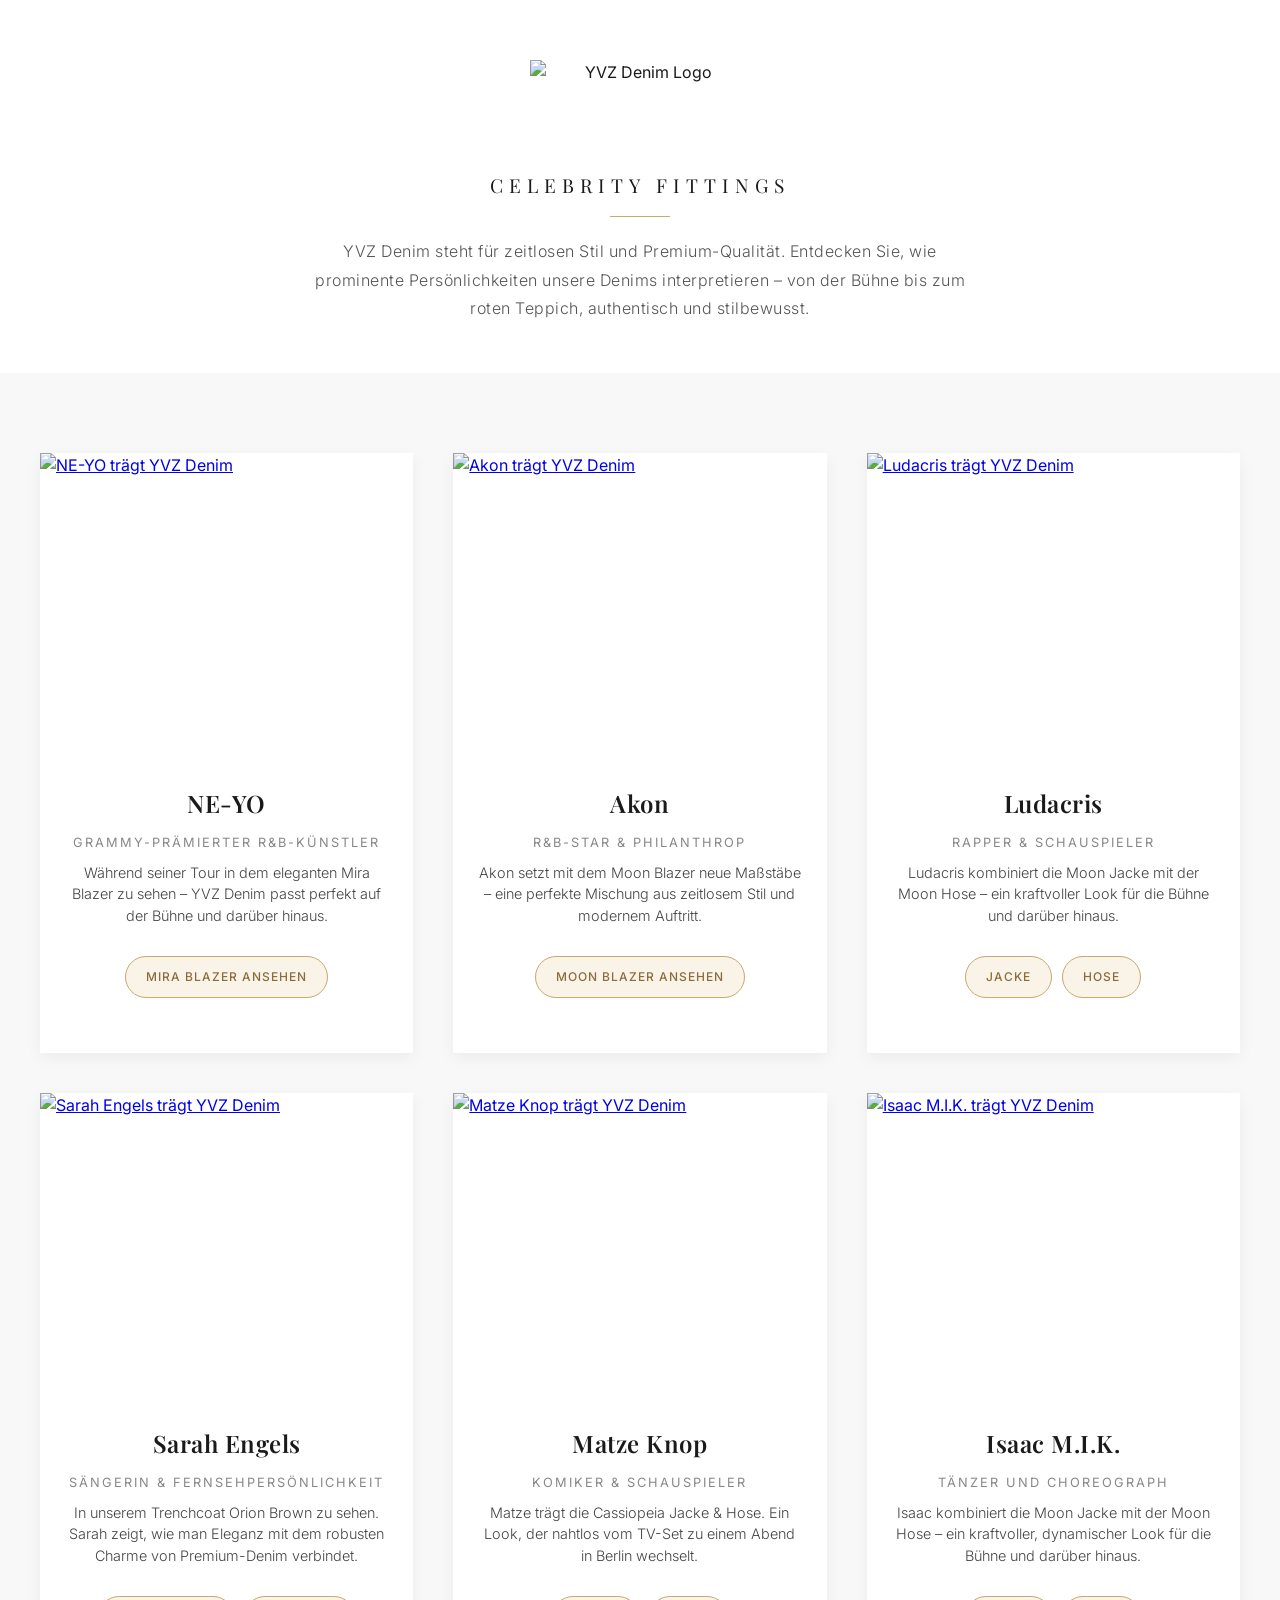
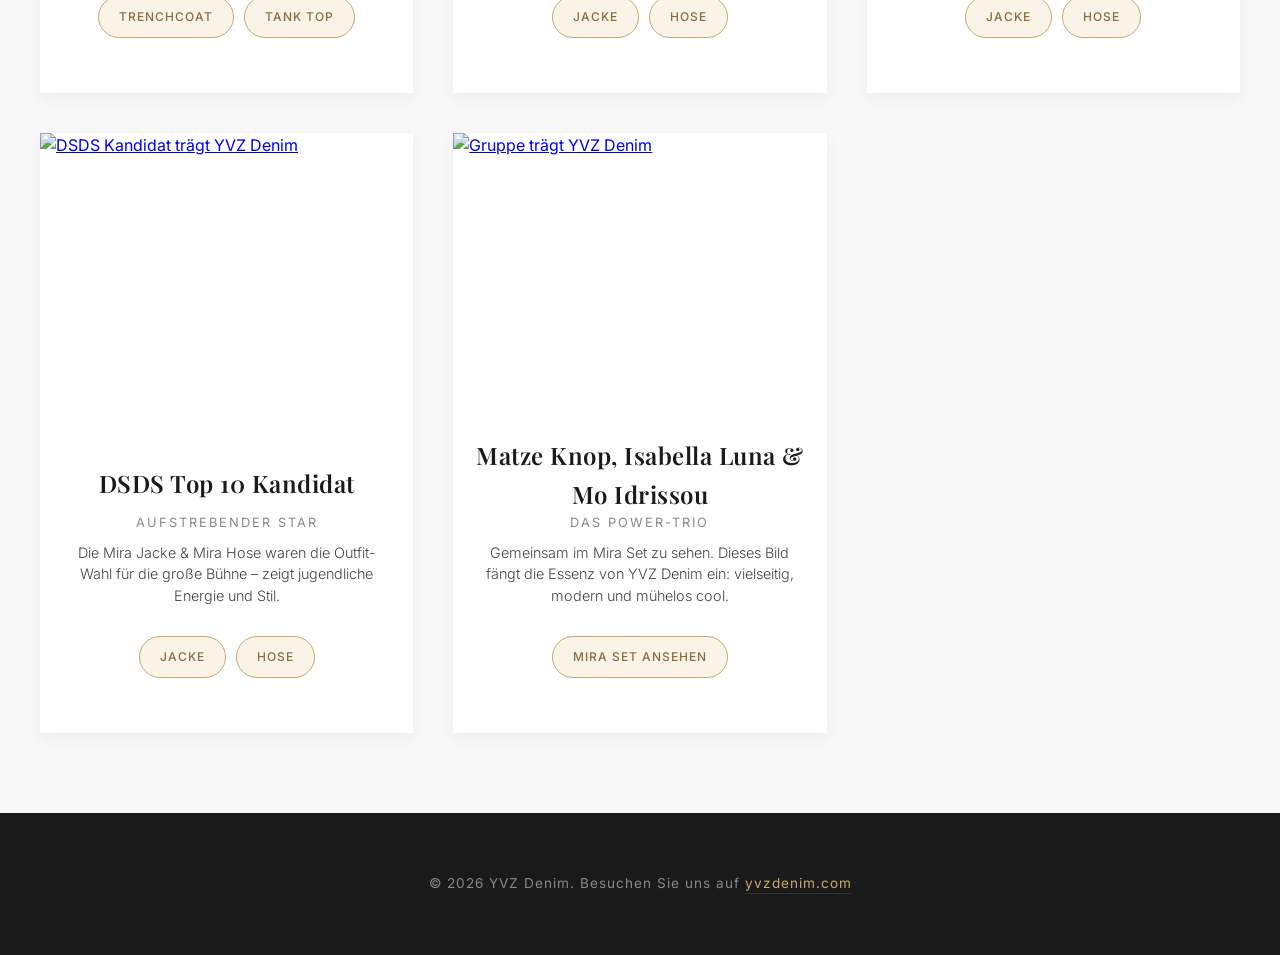
==== index.html @ dc782718 "Fix mobile non-hover state: solid text box while maintaining 9:16 image background" ====
<!DOCTYPE html>
<html lang="de">
<head>
    <meta charset="UTF-8">
    <meta name="viewport" content="width=device-width, initial-scale=1.0">
    <title>Celebrity Fittings | YVZ Denim</title>
    <script async defer src="https://cdn.twic.pics/script.js"></script>
    <noscript>
        <style>
            img[data-twic-src] { display: none; }
        </style>
    </noscript>
    <style>
        @import url('https://fonts.googleapis.com/css2?family=Playfair+Display:wght@400;500;600&family=Inter:wght@300;400;500&display=swap');
        
        * { margin: 0; padding: 0; box-sizing: border-box; }
        
        body { 
            font-family: 'Inter', -apple-system, BlinkMacSystemFont, sans-serif; 
            background: #f8f8f8; 
            color: #1a1a1a; 
            line-height: 1.6;
        }
        
        header { 
            text-align: center; 
            padding: 60px 20px 50px; 
            background: #fff; 
        }
        
        .header-logo { margin-bottom: 30px; }

        .logo-img {
            max-width: 280px;
            height: auto;
            display: inline-block;
        }
        
        header h2 {
            font-family: 'Playfair Display', Georgia, serif;
            font-size: 1.2rem; 
            font-weight: 400; 
            letter-spacing: 6px; 
            text-transform: uppercase; 
            margin-bottom: 15px;
            color: #1a1a1a;
        }
        
        header .divider {
            width: 60px;
            height: 1px;
            background: #c9a96e;
            margin: 0 auto 20px;
        }
        
        header p { 
            color: #555; 
            font-size: 1rem; 
            font-weight: 300;
            letter-spacing: 0.5px;
            max-width: 650px;
            margin: 0 auto;
            line-height: 1.8;
        }
        
        .container {
            max-width: 1400px;
            margin: 0 auto;
            padding: 80px 40px;
        }
        
        .grid { 
            display: grid; 
            grid-template-columns: repeat(auto-fit, minmax(320px, 1fr)); 
            gap: 40px; 
        }
        
        .card { 
            position: relative;
            display: flex;
            flex-direction: column;
            background: #fff; 
            overflow: hidden; 
            transition: all 0.4s cubic-bezier(0.25, 0.46, 0.45, 0.94);
            box-shadow: 0 5px 15px rgba(0,0,0,0.05);
            height: 600px; 
        }
        
        .card:hover, .card.is-active { 
            transform: translateY(-8px); 
            box-shadow: 0 20px 40px rgba(0,0,0,0.1);
        }
        
        .card-image {
            height: 300px;
            width: 100%;
            transition: height 0.5s cubic-bezier(0.4, 0, 0.2, 1);
            z-index: 1;
            overflow: hidden;
        }

        .card-image a {
            display: block;
            width: 100%;
            height: 100%;
        }
        
        .card img {
            width: 100%;
            height: 100%;
            object-fit: cover;
            object-position: center top;
            display: block;
            transition: transform 0.5s ease;
        }
        
        .card:hover .card-image,
        .card.is-active .card-image {
            height: 600px;
        }

        .card:hover img,
        .card.is-active img {
            transform: scale(1.04); 
        }
        
        .card-content { 
            position: absolute; 
            bottom: 0;
            left: 0;
            width: 100%;
            height: 300px; 
            z-index: 2;
            padding: 80px 25px 20px; 
            text-align: center;
            transition: all 0.4s ease;
            display: flex;
            flex-direction: column;
            pointer-events: none;
        }

        .card:hover .card-content,
        .card.is-active .card-content {
            height: 100%; 
            padding: 30px 25px; 
        }

        .card-content h3 {
            position: absolute; 
            bottom: 220px; 
            left: 50%;
            transform: translateX(-50%);
            opacity: 1;
            font-family: 'Playfair Display', Georgia, serif;
            font-size: 1.5rem; 
            font-weight: 600;
            letter-spacing: 0.5px;
            color: #1a1a1a;
            margin: 0;
            transition: all 0.4s cubic-bezier(0.4, 0, 0.2, 1);
            z-index: 5; 
            width: 90%;
            white-space: normal;
            pointer-events: none;
            display: flex;
            align-items: center;
            justify-content: center;
            min-height: 60px;
        }

        .card:hover .card-content h3,
        .card.is-active .card-content h3 {
            bottom: 100px; 
            color: rgba(255, 255, 255, 0.75); 
            border: 1px solid rgba(201, 169, 110, 0.4); 
            padding: 6px 18px;
            border-radius: 30px;
            text-shadow: 0 0 10px rgba(201, 169, 110, 0.25); 
            margin: 0;
            pointer-events: none;
            min-height: 0;
        }

        .card-content .role { 
            opacity: 1; 
            color: #888; 
            font-size: 0.8rem; 
            margin-bottom: 8px; 
            text-transform: uppercase; 
            letter-spacing: 2px; 
            font-weight: 400;
            transition: all 0.3s ease;
        }

        .card:hover .card-content .role,
        .card.is-active .card-content .role {
            opacity: 0;
            max-height: 0;
            margin: 0;
        }
        
        .card-content p { 
            line-height: 1.5; 
            font-size: 0.9rem; 
            color: #444;
            margin-bottom: 10px; 
            font-weight: 300;
            opacity: 1;
            transition: all 0.3s ease;
        }

        .card:hover .card-content p,
        .card.is-active .card-content p {
            opacity: 0;
            transform: translateY(10px);
            max-height: 0;
            margin: 0;
            pointer-events: none;
        }
        
        .btn-group {
            display: flex;
            gap: 10px;
            flex-wrap: wrap;
            justify-content: center;
            margin-top: 20px; 
            z-index: 4;
            pointer-events: auto;
        }
        
        .card:hover .btn-group,
        .card.is-active .btn-group {
            margin-top: auto; 
        }
        
        .btn { 
            display: inline-block; 
            padding: 10px 20px; 
            background: #f9f3e8; 
            color: #8a6d3b; 
            text-decoration: none; 
            font-size: 0.75rem; 
            letter-spacing: 1px;
            text-transform: uppercase;
            font-weight: 500;
            transition: all 0.3s ease;
            border: 1px solid #c9a96e;
            border-radius: 30px;
            cursor: pointer;
            position: relative;
            overflow: hidden;
        }
        
        .btn::before {
            content: '';
            position: absolute;
            top: 0;
            left: -100%;
            width: 100%;
            height: 100%;
            background: #c9a96e; 
            transition: left 0.3s ease;
            z-index: 0;
        }
        
        .btn:hover::before {
            left: 0;
        }
        
        .btn:hover { 
            color: #fff; 
            transform: translateY(-2px);
            box-shadow: 0 5px 15px rgba(201, 169, 110, 0.3);
        }
        
        .btn span {
            position: relative;
            z-index: 1;
        }
        
        footer { 
            text-align: center; 
            padding: 60px 20px; 
            background: #1a1a1a; 
            color: #888; 
            font-size: 0.85rem; 
            letter-spacing: 1px;
        }
        
        footer a { 
            color: #c9a96e; 
            text-decoration: none; 
            border-bottom: 1px solid #333;
            padding-bottom: 2px;
            transition: border-color 0.3s;
        }
        
        footer a:hover {
            border-color: #c9a96e;
        }
        
        @media (max-width: 768px) {
            header h2 { font-size: 1rem; letter-spacing: 4px; }
            header p { font-size: 0.9rem; }
            .container { padding: 40px 20px; }
            .grid { gap: 30px; }

            /* Image fills the whole card to maintain 9:16 look */
            .card-image {
                height: 100%;
            }

            /* Text block: solid white in non-hover state, overlay on hover */
            .card-content {
                position: absolute;
                bottom: 0;
                left: 0;
                width: 100%;
                height: 300px; /* Solid box height like desktop */
                background: #fff; /* Solid background hides the image underneath */
                padding: 40px 20px;
                display: flex;
                flex-direction: column;
                justify-content: flex-end;
                align-items: center;
                pointer-events: auto;
                transition: all 0.4s ease;
                z-index: 2;
            }

            /* Reset h3 for mobile non-hover state */
            .card-content h3 {
                position: relative;
                bottom: 0;
                left: 0;
                transform: none;
                width: 100%;
                color: #1a1a1a;
                margin-bottom: 10px;
            }

            .card-content .role { color: #888; }
            .card-content p { color: #444; }

            /* Hover/Active state: turn into full overlay */
            .card:hover .card-content,
            .card.is-active .card-content {
                height: 100%;
                background: linear-gradient(to top, rgba(0,0,0,0.7) 0%, transparent 60%);
            }

            /* Re-position h3 for hover effect */
            .card:hover .card-content h3,
            .card.is-active .card-content h3 {
                position: absolute;
                bottom: 100px;
                left: 50%;
                transform: translateX(-50%);
                width: 90%;
                color: #fff;
            }

            .card:hover .card-content .role,
            .card.is-active .card-content .role { color: rgba(255,255,255,0.8); }
            .card:hover .card-content p,
            .card.is-active .card-content p { color: rgba(255,255,255,0.9); }

            .card img {
                width: 100%;
                height: 100%;
                object-fit: cover;
                object-position: center top;
                display: block;
            }
        }
    </style>
</head>
<body>

<header>
    <div class="header-logo">
        <img data-twic-src="image:sb/logo.png?v=7" data-twic-transform="*/quality=90" src="https://yvzdenim.twic.pics/sb/logo.png?v=7" width="220" height="80" alt="YVZ Denim Logo" class="logo-img">
    </div>
    <h2>Celebrity Fittings</h2>
    <div class="divider"></div>
    <p>YVZ Denim steht für zeitlosen Stil und Premium-Qualität. Entdecken Sie, wie prominente Persönlichkeiten unsere Denims interpretieren – von der Bühne bis zum roten Teppich, authentisch und stilbewusst.</p>
</header>

<main class="container">
    <div class="grid">
        <!-- Card 1: NE-YO -->
        <div class="card">
            <div class="card-image">
                <a href="https://yvzdenim.com/products/mira-blazer?tag=">
                    <img data-twic-src="image:sb/neyo.jpg?v=7" data-twic-transform="*/quality=88/focus=auto" src="https://yvzdenim.twic.pics/sb/neyo.jpg?v=7" width="400" alt="NE-YO trägt YVZ Denim" loading="eager">
                </a>
            </div>
            <div class="card-content">
                <h3>NE-YO</h3>
                <div class="role">Grammy-prämierter R&B-Künstler</div>
                <p>Während seiner Tour in dem eleganten Mira Blazer zu sehen – YVZ Denim passt perfekt auf der Bühne und darüber hinaus.</p>
                <div class="btn-group">
                    <a href="https://yvzdenim.com/products/mira-blazer?tag=" class="btn"><span>Mira Blazer ansehen</span></a>
                </div>
            </div>
        </div>

        <!-- Card 2: Akon -->
        <div class="card">
            <div class="card-image">
                <a href="https://yvzdenim.com/products/moon-blazer?tag=">
                    <img data-twic-src="image:sb/akon.JPG?v=7" data-twic-transform="*/quality=88/focus=auto" src="https://yvzdenim.twic.pics/sb/akon.JPG?v=7" width="400" alt="Akon trägt YVZ Denim" loading="eager">
                </a>
            </div>
            <div class="card-content">
                <h3>Akon</h3>
                <div class="role">R&B-Star & Philanthrop</div>
                <p>Akon setzt mit dem Moon Blazer neue Maßstäbe – eine perfekte Mischung aus zeitlosem Stil und modernem Auftritt.</p>
                <div class="btn-group">
                    <a href="https://yvzdenim.com/products/moon-blazer?tag=" class="btn"><span>Moon Blazer ansehen</span></a>
                </div>
            </div>
        </div>

        <!-- Card 3: Ludacris -->
        <div class="card">
            <div class="card-image">
                <a href="https://yvzdenim.com/products/moon-jacket?tag=Men">
                    <img data-twic-src="image:sb/ludacris.jpeg?v=7" data-twic-transform="*/quality=88/focus=auto" src="https://yvzdenim.twic.pics/sb/ludacris.jpeg?v=7" width="400" alt="Ludacris trägt YVZ Denim" loading="eager">
                </a>
            </div>
            <div class="card-content">
                <h3>Ludacris</h3>
                <div class="role">Rapper & Schauspieler</div>
                <p>Ludacris kombiniert die Moon Jacke mit der Moon Hose – ein kraftvoller Look für die Bühne und darüber hinaus.</p>
                <div class="btn-group">
                    <a href="https://yvzdenim.com/products/moon-jacket?tag=Men" class="btn"><span>Jacke</span></a>
                    <a href="https://yvzdenim.com/products/moon?tag=Men" class="btn"><span>Hose</span></a>
                </div>
            </div>
        </div>

        <!-- Card 4: Sarah Engels -->
        <div class="card">
            <div class="card-image">
                <a href="https://yvzdenim.com/products/trenchcoat-orion-brown?tag=Women">
                    <img data-twic-src="image:sb/sarah-engels.jpg?v=7" data-twic-transform="*/quality=88/focus=auto" src="https://yvzdenim.twic.pics/sb/sarah-engels.jpg?v=7" width="400" alt="Sarah Engels trägt YVZ Denim" loading="eager">
                </a>
            </div>
            <div class="card-content">
                <h3>Sarah Engels</h3>
                <div class="role">Sängerin & Fernsehpersönlichkeit</div>
                <p>In unserem Trenchcoat Orion Brown zu sehen. Sarah zeigt, wie man Eleganz mit dem robusten Charme von Premium-Denim verbindet.</p>
                <div class="btn-group">
                    <a href="https://yvzdenim.com/products/trenchcoat-orion-brown?tag=Women" class="btn"><span>Trenchcoat</span></a>
                    <a href="https://yvzdenim.com/products/cropped-tank-top-white?tag=" class="btn"><span>Tank Top</span></a>
                </div>
            </div>
        </div>

        <!-- Card 5: Matze Knop -->
        <div class="card">
            <div class="card-image">
                <a href="https://yvzdenim.com/products/cassiopeia-jacket-blue?tag=Men">
                    <img data-twic-src="image:sb/matze-knop.jpg?v=7" data-twic-transform="*/quality=88/focus=auto" src="https://yvzdenim.twic.pics/sb/matze-knop.jpg?v=7" width="400" alt="Matze Knop trägt YVZ Denim">
                </a>
            </div>
            <div class="card-content">
                <h3>Matze Knop</h3>
                <div class="role">Komiker & Schauspieler</div>
                <p>Matze trägt die Cassiopeia Jacke & Hose. Ein Look, der nahtlos vom TV-Set zu einem Abend in Berlin wechselt.</p>
                <div class="btn-group">
                    <a href="https://yvzdenim.com/products/cassiopeia-jacket-blue?tag=Men" class="btn"><span>Jacke</span></a>
                    <a href="https://yvzdenim.com/products/cassiopeia-pants-blue?tag=Men" class="btn"><span>Hose</span></a>
                </div>
            </div>
        </div>

        <!-- Card 6: Isaac M.I.K. -->
        <div class="card">
            <div class="card-image">
                <a href="https://yvzdenim.com/products/moon-jacket?tag=Men">
                    <img data-twic-src="image:sb/isaac-mik.jpg?v=7" data-twic-transform="*/quality=88/focus=auto" src="https://yvzdenim.twic.pics/sb/isaac-mik.jpg?v=7" width="400" alt="Isaac M.I.K. trägt YVZ Denim" loading="eager">
                </a>
            </div>
            <div class="card-content">
                <h3>Isaac M.I.K.</h3>
                <div class="role">Tänzer und Choreograph</div>
                <p>Isaac kombiniert die Moon Jacke mit der Moon Hose – ein kraftvoller, dynamischer Look für die Bühne und darüber hinaus.</p>
                <div class="btn-group">
                    <a href="https://yvzdenim.com/products/moon-jacket?tag=Men" class="btn"><span>Jacke</span></a>
                    <a href="https://yvzdenim.com/products/moon?tag=Men" class="btn"><span>Hose</span></a>
                </div>
            </div>
        </div>

        <!-- Card 7: DSDS Top 10 -->
        <div class="card">
            <div class="card-image">
                <a href="https://yvzdenim.com/products/mira-jacket?tag=Men">
                    <img data-twic-src="image:sb/dsds-candidate.jpg?v=7" data-twic-transform="*/quality=88/focus=auto" src="https://yvzdenim.twic.pics/sb/dsds-candidate.jpg?v=7" width="400" alt="DSDS Kandidat trägt YVZ Denim">
                </a>
            </div>
            <div class="card-content">
                <h3>DSDS Top 10 Kandidat</h3>
                <div class="role">aufstrebender Star</div>
                <p>Die Mira Jacke & Mira Hose waren die Outfit-Wahl für die große Bühne – zeigt jugendliche Energie und Stil.</p>
                <div class="btn-group">
                    <a href="https://yvzdenim.com/products/mira-jacket?tag=Men" class="btn"><span>Jacke</span></a>
                    <a href="https://yvzdenim.com/products/mira?tag=Men" class="btn"><span>Hose</span></a>
                </div>
            </div>
        </div>

        <!-- Card 8: Group Shot -->
        <div class="card">
            <div class="card-image">
                <a href="https://yvzdenim.com/products/mira-set?tag=Men">
                    <img data-twic-src="image:sb/group-shot.jpg?v=7" data-twic-transform="*/quality=88/focus=auto" src="https://yvzdenim.twic.pics/sb/group-shot.jpg?v=7" width="400" alt="Gruppe trägt YVZ Denim">
                </a>
            </div>
            <div class="card-content">
                <h3>Matze Knop, Isabella Luna & Mo Idrissou</h3>
                <div class="role">Das Power-Trio</div>
                <p>Gemeinsam im Mira Set zu sehen. Dieses Bild fängt die Essenz von YVZ Denim ein: vielseitig, modern und mühelos cool.</p>
                <div class="btn-group">
                    <a href="https://yvzdenim.com/products/mira-set?tag=Men" class="btn"><span>Mira Set ansehen</span></a>
                </div>
            </div>
        </div>
    </div>
</main>

<footer>
    <p>© 2026 YVZ Denim. Besuchen Sie uns auf <a href="https://yvzdenim.com">yvzdenim.com</a></p>
</footer>

<script>
    document.addEventListener('DOMContentLoaded', () => {
        const cards = document.querySelectorAll('.card');
        
        const observer = new IntersectionObserver((entries) => {
            entries.forEach(entry => {
                if (!entry.isIntersecting) {
                    entry.target.classList.remove('is-active');
                }
            });
        }, { threshold: 0.1 });

        const isTouchDevice = window.matchMedia('(pointer: coarse)').matches;

        cards.forEach(card => {
            observer.observe(card);

            const imgLink = card.querySelector('.card-image a');
            if (imgLink) {
                imgLink.addEventListener('click', (e) => {
                    if (isTouchDevice && !card.classList.contains('is-active')) {
                        e.preventDefault();
                        card.classList.add('is-active');
                    }
                });
            }
        });
    });
</script>

</body>
</html>
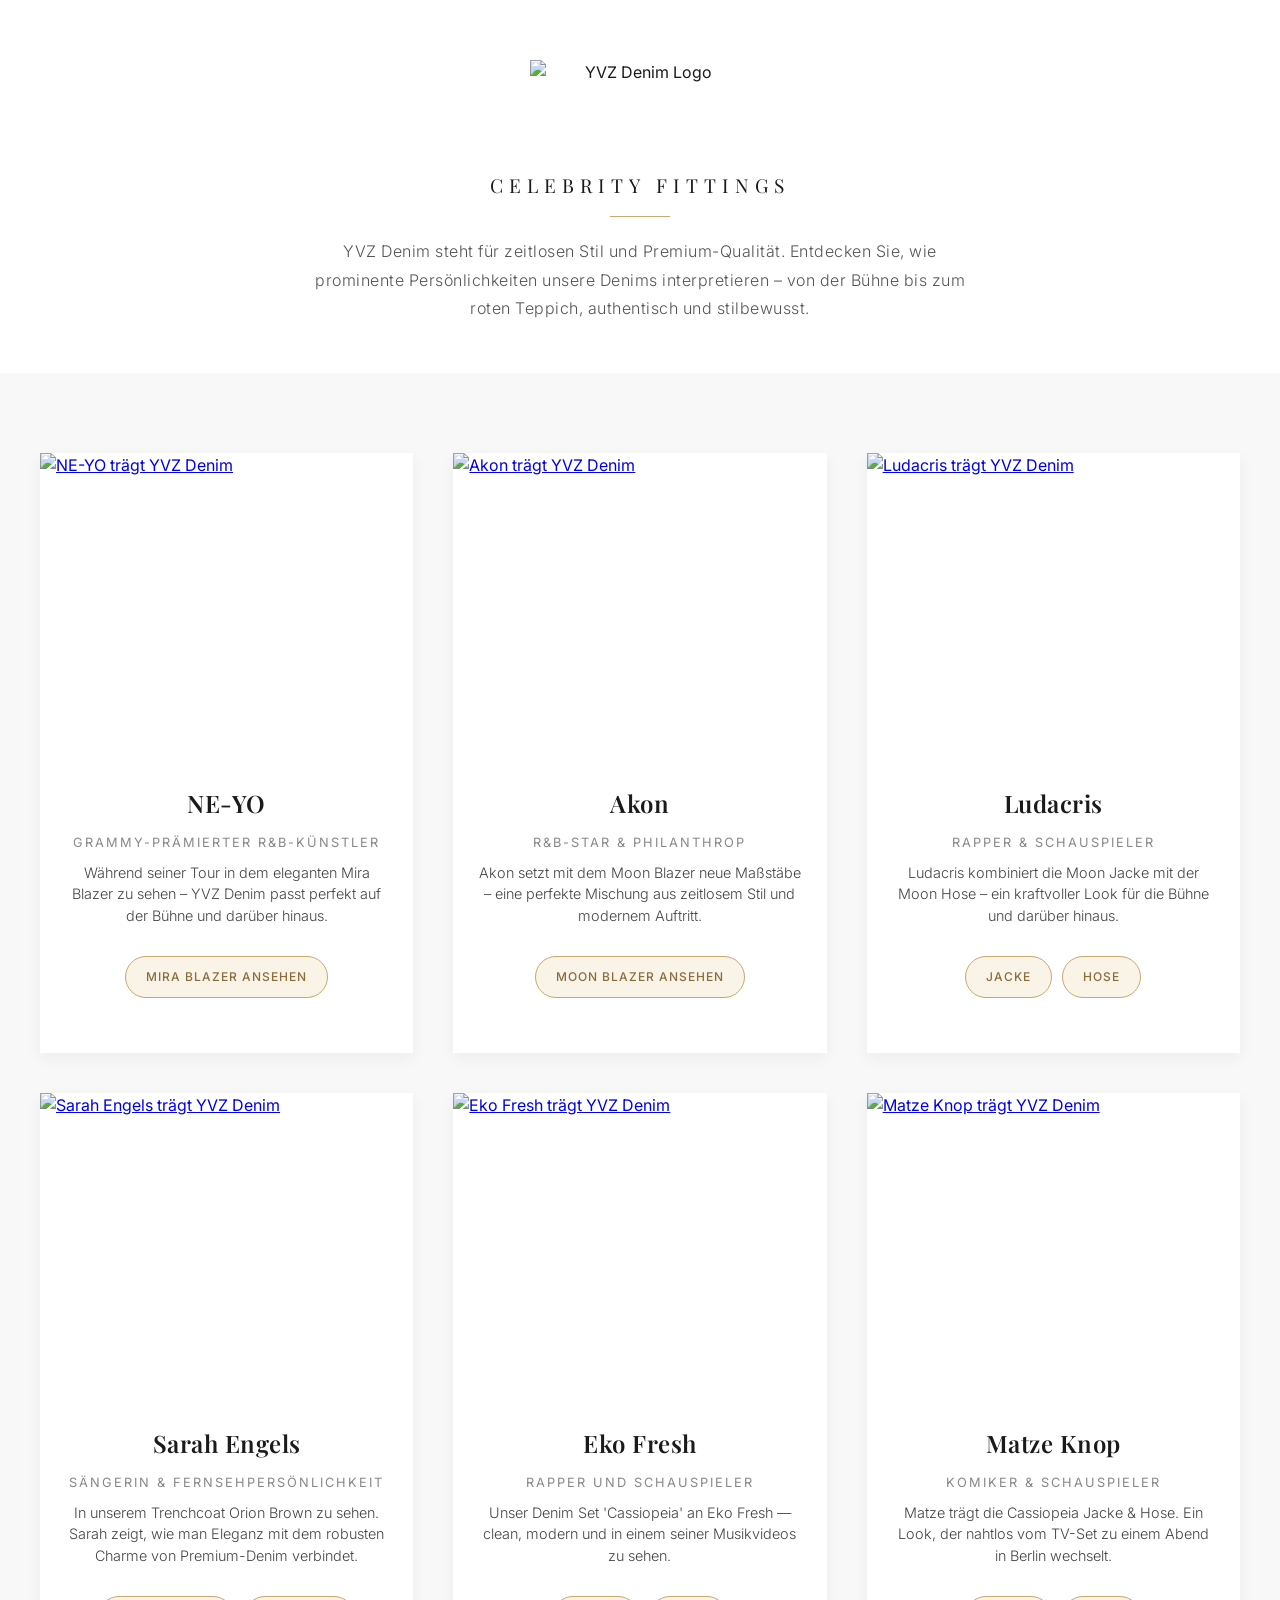
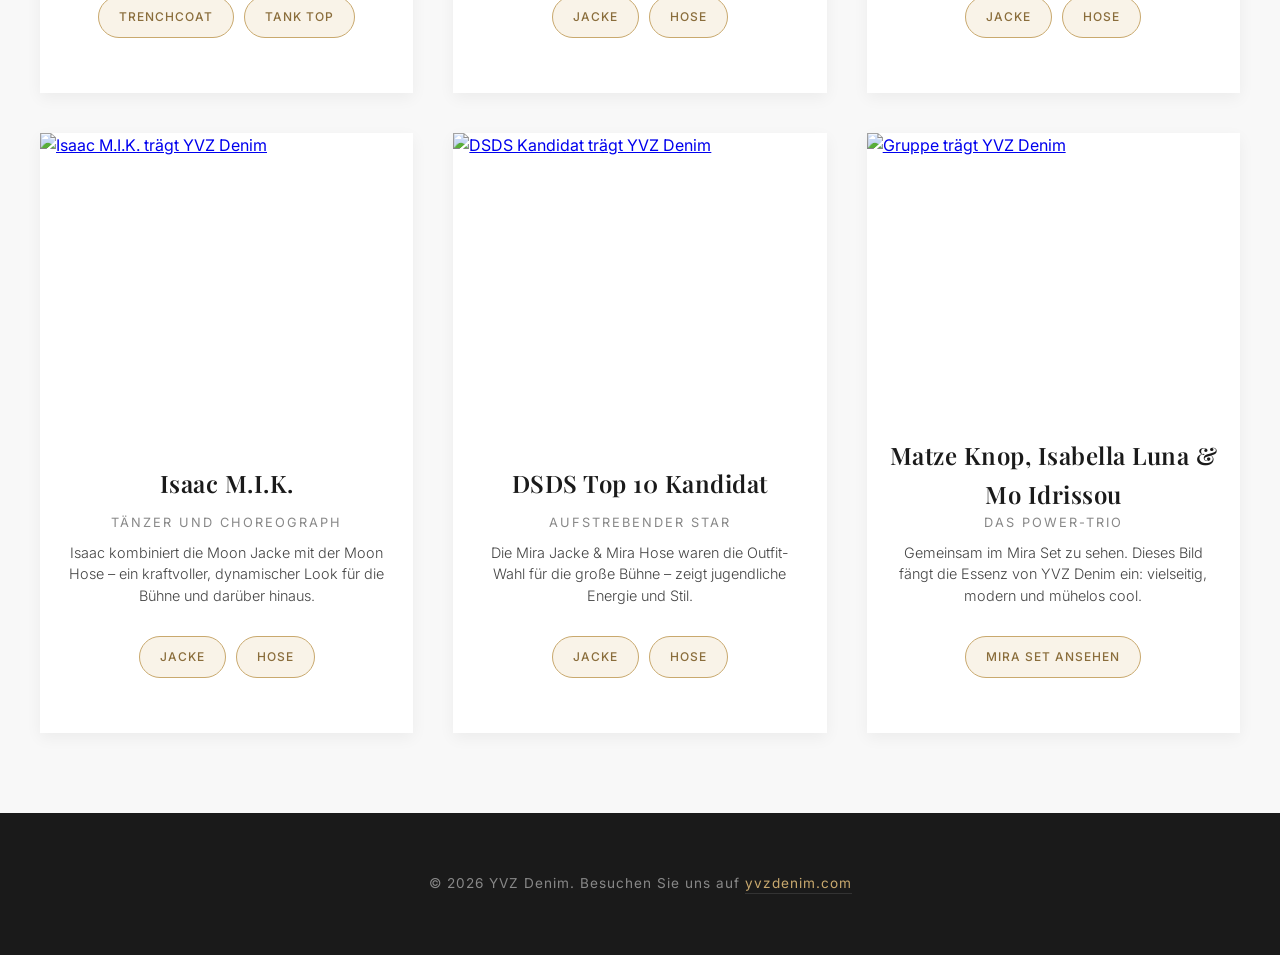
==== commit a8f5dac2: "Update index.html Eko Fresh hinzugefügt" ====
--- a/index.html
+++ b/index.html
@@ -379,7 +379,7 @@
 
 <header>
     <div class="header-logo">
-        <img data-twic-src="image:sb/logo.png?v=7" data-twic-transform="*/quality=90" src="https://yvzdenim.twic.pics/sb/logo.png?v=7" width="220" height="80" alt="YVZ Denim Logo" class="logo-img">
+        <img data-twic-src="image:sb/logo.png" data-twic-transform="*/quality=90" src="https://yvzdenim.twic.pics/sb/logo.png" width="220" height="80" alt="YVZ Denim Logo" class="logo-img">
     </div>
     <h2>Celebrity Fittings</h2>
     <div class="divider"></div>
@@ -392,7 +392,7 @@
         <div class="card">
             <div class="card-image">
                 <a href="https://yvzdenim.com/products/mira-blazer?tag=">
-                    <img data-twic-src="image:sb/neyo.jpg?v=7" data-twic-transform="*/quality=88/focus=auto" src="https://yvzdenim.twic.pics/sb/neyo.jpg?v=7" width="400" alt="NE-YO trägt YVZ Denim" loading="eager">
+                    <img data-twic-src="image:sb/neyo.jpg" data-twic-transform="*/quality=88/focus=auto" src="https://yvzdenim.twic.pics/sb/neyo.jpg" width="400" alt="NE-YO trägt YVZ Denim" loading="eager">
                 </a>
             </div>
             <div class="card-content">
@@ -409,7 +409,7 @@
         <div class="card">
             <div class="card-image">
                 <a href="https://yvzdenim.com/products/moon-blazer?tag=">
-                    <img data-twic-src="image:sb/akon.JPG?v=7" data-twic-transform="*/quality=88/focus=auto" src="https://yvzdenim.twic.pics/sb/akon.JPG?v=7" width="400" alt="Akon trägt YVZ Denim" loading="eager">
+                    <img data-twic-src="image:sb/akon.JPG" data-twic-transform="*/quality=88/focus=auto" src="https://yvzdenim.twic.pics/sb/akon.JPG" width="400" alt="Akon trägt YVZ Denim" loading="eager">
                 </a>
             </div>
             <div class="card-content">
@@ -426,7 +426,7 @@
         <div class="card">
             <div class="card-image">
                 <a href="https://yvzdenim.com/products/moon-jacket?tag=Men">
-                    <img data-twic-src="image:sb/ludacris.jpeg?v=7" data-twic-transform="*/quality=88/focus=auto" src="https://yvzdenim.twic.pics/sb/ludacris.jpeg?v=7" width="400" alt="Ludacris trägt YVZ Denim" loading="eager">
+                    <img data-twic-src="image:sb/ludacris.jpeg" data-twic-transform="*/quality=88/focus=auto" src="https://yvzdenim.twic.pics/sb/ludacris.jpeg" width="400" alt="Ludacris trägt YVZ Denim" loading="eager">
                 </a>
             </div>
             <div class="card-content">
@@ -444,7 +444,7 @@
         <div class="card">
             <div class="card-image">
                 <a href="https://yvzdenim.com/products/trenchcoat-orion-brown?tag=Women">
-                    <img data-twic-src="image:sb/sarah-engels.jpg?v=7" data-twic-transform="*/quality=88/focus=auto" src="https://yvzdenim.twic.pics/sb/sarah-engels.jpg?v=7" width="400" alt="Sarah Engels trägt YVZ Denim" loading="eager">
+                    <img data-twic-src="image:sb/sarah-engels.jpg" data-twic-transform="*/quality=88/focus=auto" src="https://yvzdenim.twic.pics/sb/sarah-engels.jpg" width="400" alt="Sarah Engels trägt YVZ Denim" loading="eager">
                 </a>
             </div>
             <div class="card-content">
@@ -457,12 +457,30 @@
                 </div>
             </div>
         </div>
-
-        <!-- Card 5: Matze Knop -->
+        
+        <!-- Card 5: Eko Fresh -->
+        <div class="card">
+            <div class="card-image">
+                <a href="https://yvzdenim.com/products/cassiopeia-jacket-black?tag=Men">
+                    <img data-twic-src="image:sb/eko-fresh.jpg" data-twic-transform="*/quality=88/focus=auto" src="https://yvzdenim.twic.pics/sb/eko-fresh.jpg" width="400" alt="Eko Fresh trägt YVZ Denim">
+                </a>
+            </div>
+            <div class="card-content">
+                <h3>Eko Fresh</h3>
+                <div class="role">Rapper und Schauspieler</div>
+                <p>Unser Denim Set 'Cassiopeia' an Eko Fresh — clean, modern und in einem seiner Musikvideos zu sehen.</p>
+                <div class="btn-group">
+                    <a href="https://yvzdenim.com/products/cassiopeia-jacket-black?tag=Men" class="btn"><span>Jacke</span></a>
+                    <a href="https://yvzdenim.com/products/cassiopeia-pants-black?tag=Men" class="btn"><span>Hose</span></a>
+                </div>
+            </div>
+        </div>
+
+        <!-- Card 6: Matze Knop -->
         <div class="card">
             <div class="card-image">
                 <a href="https://yvzdenim.com/products/cassiopeia-jacket-blue?tag=Men">
-                    <img data-twic-src="image:sb/matze-knop.jpg?v=7" data-twic-transform="*/quality=88/focus=auto" src="https://yvzdenim.twic.pics/sb/matze-knop.jpg?v=7" width="400" alt="Matze Knop trägt YVZ Denim">
+                    <img data-twic-src="image:sb/matze-knop.jpg" data-twic-transform="*/quality=88/focus=auto" src="https://yvzdenim.twic.pics/sb/matze-knop.jpg" width="400" alt="Matze Knop trägt YVZ Denim">
                 </a>
             </div>
             <div class="card-content">
@@ -476,11 +494,11 @@
             </div>
         </div>
 
-        <!-- Card 6: Isaac M.I.K. -->
+        <!-- Card 7: Isaac M.I.K. -->
         <div class="card">
             <div class="card-image">
                 <a href="https://yvzdenim.com/products/moon-jacket?tag=Men">
-                    <img data-twic-src="image:sb/isaac-mik.jpg?v=7" data-twic-transform="*/quality=88/focus=auto" src="https://yvzdenim.twic.pics/sb/isaac-mik.jpg?v=7" width="400" alt="Isaac M.I.K. trägt YVZ Denim" loading="eager">
+                    <img data-twic-src="image:sb/isaac-mik.jpg" data-twic-transform="*/quality=88/focus=auto" src="https://yvzdenim.twic.pics/sb/isaac-mik.jpg" width="400" alt="Isaac M.I.K. trägt YVZ Denim" loading="eager">
                 </a>
             </div>
             <div class="card-content">
@@ -494,11 +512,11 @@
             </div>
         </div>
 
-        <!-- Card 7: DSDS Top 10 -->
+        <!-- Card 8: DSDS Top 10 -->
         <div class="card">
             <div class="card-image">
                 <a href="https://yvzdenim.com/products/mira-jacket?tag=Men">
-                    <img data-twic-src="image:sb/dsds-candidate.jpg?v=7" data-twic-transform="*/quality=88/focus=auto" src="https://yvzdenim.twic.pics/sb/dsds-candidate.jpg?v=7" width="400" alt="DSDS Kandidat trägt YVZ Denim">
+                    <img data-twic-src="image:sb/dsds-candidate.jpg" data-twic-transform="*/quality=88/focus=auto" src="https://yvzdenim.twic.pics/sb/dsds-candidate.jpg" width="400" alt="DSDS Kandidat trägt YVZ Denim">
                 </a>
             </div>
             <div class="card-content">
@@ -512,11 +530,11 @@
             </div>
         </div>
 
-        <!-- Card 8: Group Shot -->
+        <!-- Card 9: Group Shot -->
         <div class="card">
             <div class="card-image">
                 <a href="https://yvzdenim.com/products/mira-set?tag=Men">
-                    <img data-twic-src="image:sb/group-shot.jpg?v=7" data-twic-transform="*/quality=88/focus=auto" src="https://yvzdenim.twic.pics/sb/group-shot.jpg?v=7" width="400" alt="Gruppe trägt YVZ Denim">
+                    <img data-twic-src="image:sb/group-shot.jpg" data-twic-transform="*/quality=88/focus=auto" src="https://yvzdenim.twic.pics/sb/group-shot.jpg" width="400" alt="Gruppe trägt YVZ Denim">
                 </a>
             </div>
             <div class="card-content">
@@ -566,4 +584,4 @@
 </script>
 
 </body>
-</html>+</html>
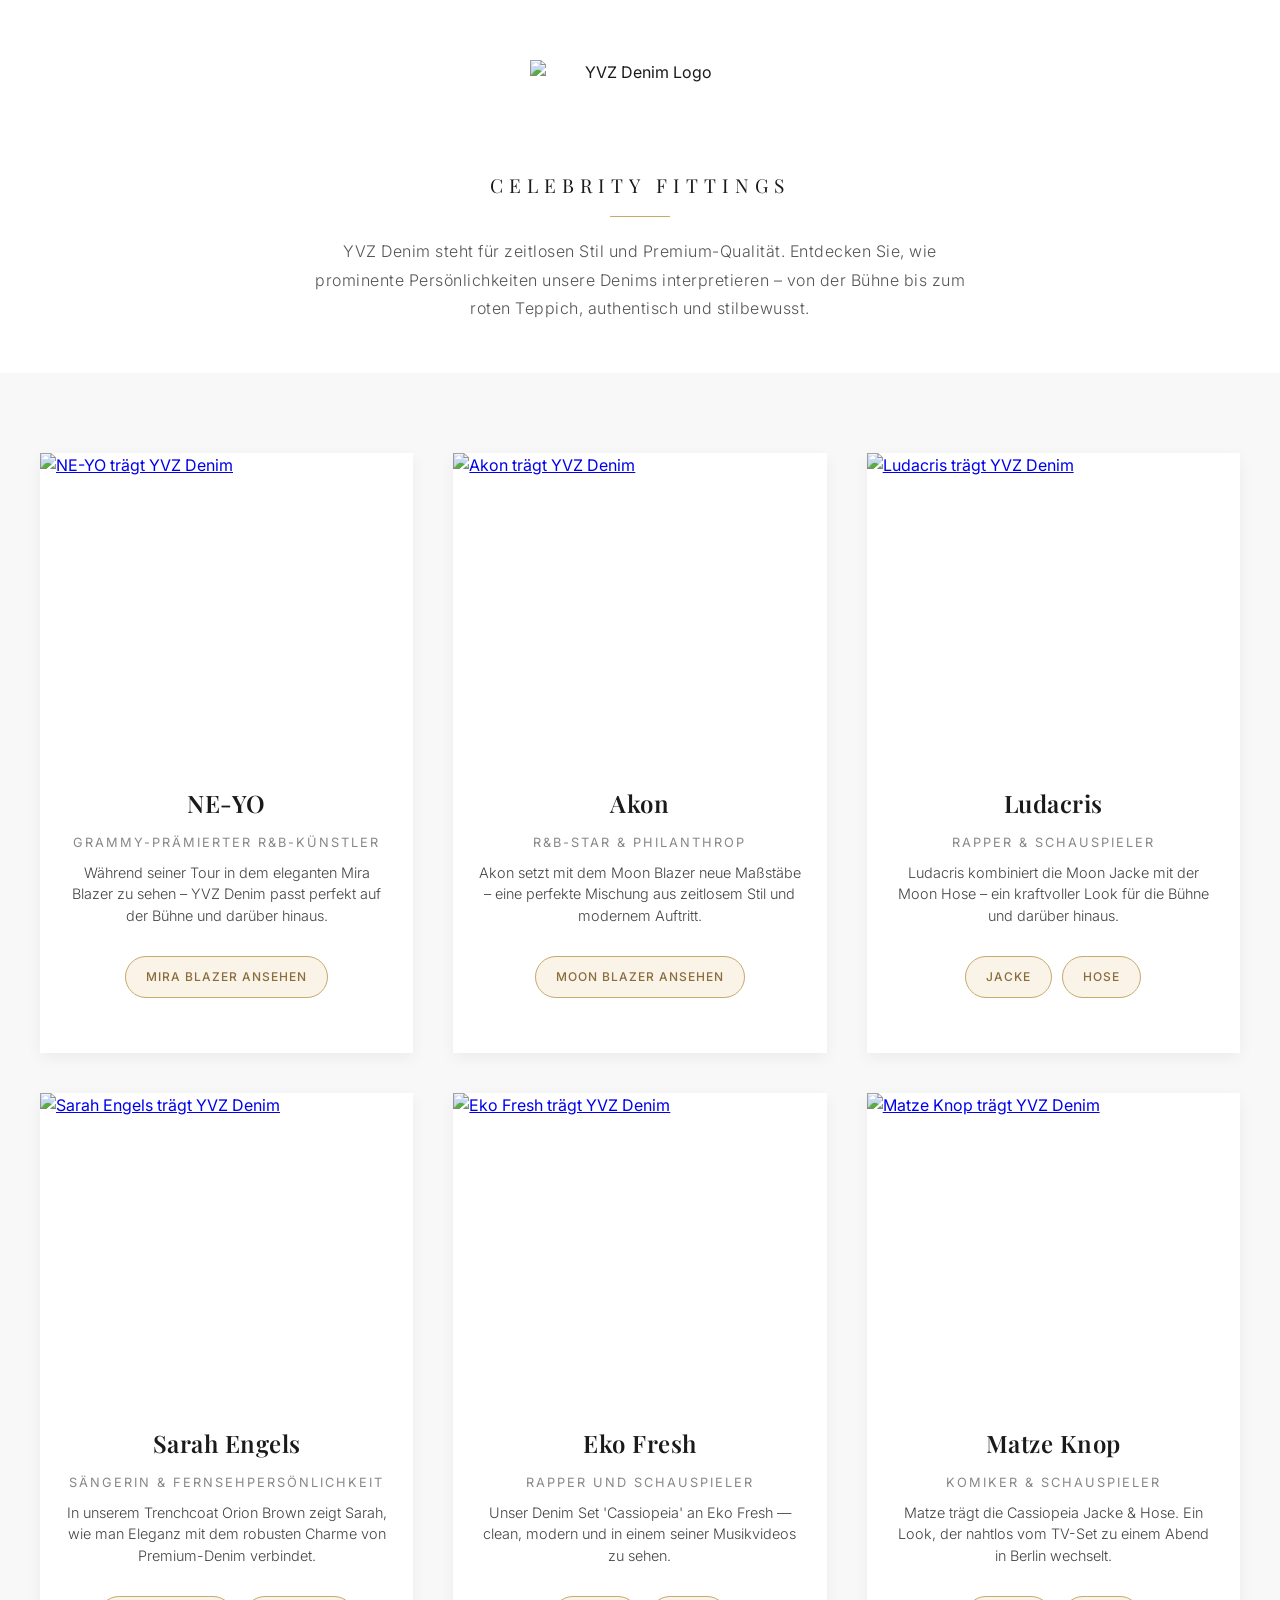
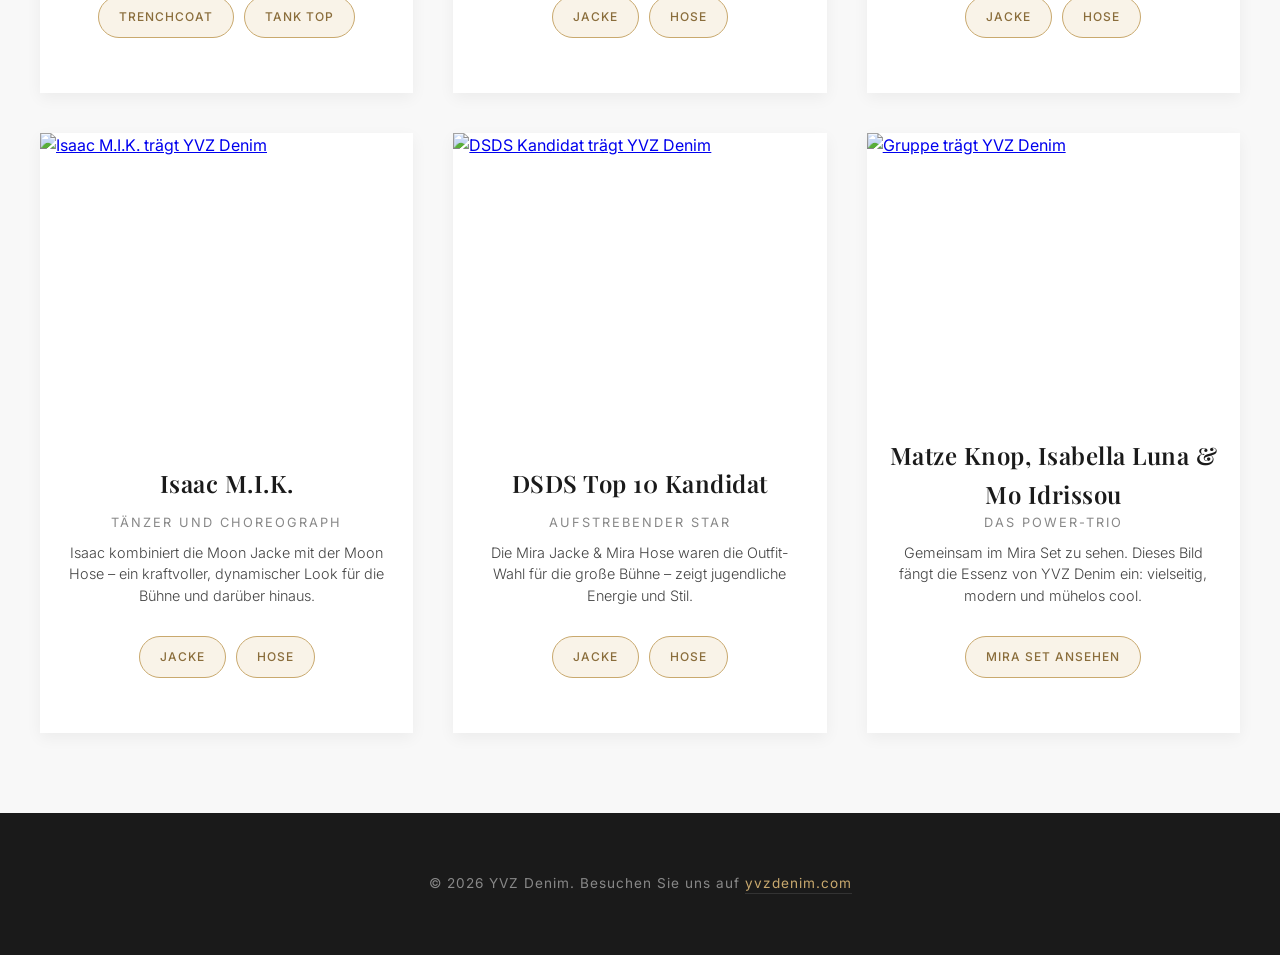
==== commit 39bbc24f: "Update index.html Version wieder hinzugefügt und Sarahs Text gekürzt" ====
--- a/index.html
+++ b/index.html
@@ -379,7 +379,7 @@
 
 <header>
     <div class="header-logo">
-        <img data-twic-src="image:sb/logo.png" data-twic-transform="*/quality=90" src="https://yvzdenim.twic.pics/sb/logo.png" width="220" height="80" alt="YVZ Denim Logo" class="logo-img">
+        <img data-twic-src="image:sb/logo.png?v=1" data-twic-transform="*/quality=90" src="https://yvzdenim.twic.pics/sb/logo.png" width="220" height="80" alt="YVZ Denim Logo" class="logo-img">
     </div>
     <h2>Celebrity Fittings</h2>
     <div class="divider"></div>
@@ -392,7 +392,7 @@
         <div class="card">
             <div class="card-image">
                 <a href="https://yvzdenim.com/products/mira-blazer?tag=">
-                    <img data-twic-src="image:sb/neyo.jpg" data-twic-transform="*/quality=88/focus=auto" src="https://yvzdenim.twic.pics/sb/neyo.jpg" width="400" alt="NE-YO trägt YVZ Denim" loading="eager">
+                    <img data-twic-src="image:sb/neyo.jpg?v=1" data-twic-transform="*/quality=88/focus=auto" src="https://yvzdenim.twic.pics/sb/neyo.jpg" width="400" alt="NE-YO trägt YVZ Denim" loading="eager">
                 </a>
             </div>
             <div class="card-content">
@@ -409,7 +409,7 @@
         <div class="card">
             <div class="card-image">
                 <a href="https://yvzdenim.com/products/moon-blazer?tag=">
-                    <img data-twic-src="image:sb/akon.JPG" data-twic-transform="*/quality=88/focus=auto" src="https://yvzdenim.twic.pics/sb/akon.JPG" width="400" alt="Akon trägt YVZ Denim" loading="eager">
+                    <img data-twic-src="image:sb/akon.JPG?v=1" data-twic-transform="*/quality=88/focus=auto" src="https://yvzdenim.twic.pics/sb/akon.JPG" width="400" alt="Akon trägt YVZ Denim" loading="eager">
                 </a>
             </div>
             <div class="card-content">
@@ -426,7 +426,7 @@
         <div class="card">
             <div class="card-image">
                 <a href="https://yvzdenim.com/products/moon-jacket?tag=Men">
-                    <img data-twic-src="image:sb/ludacris.jpeg" data-twic-transform="*/quality=88/focus=auto" src="https://yvzdenim.twic.pics/sb/ludacris.jpeg" width="400" alt="Ludacris trägt YVZ Denim" loading="eager">
+                    <img data-twic-src="image:sb/ludacris.jpeg?v=1" data-twic-transform="*/quality=88/focus=auto" src="https://yvzdenim.twic.pics/sb/ludacris.jpeg" width="400" alt="Ludacris trägt YVZ Denim" loading="eager">
                 </a>
             </div>
             <div class="card-content">
@@ -444,13 +444,13 @@
         <div class="card">
             <div class="card-image">
                 <a href="https://yvzdenim.com/products/trenchcoat-orion-brown?tag=Women">
-                    <img data-twic-src="image:sb/sarah-engels.jpg" data-twic-transform="*/quality=88/focus=auto" src="https://yvzdenim.twic.pics/sb/sarah-engels.jpg" width="400" alt="Sarah Engels trägt YVZ Denim" loading="eager">
+                    <img data-twic-src="image:sb/sarah-engels.jpg?v=1" data-twic-transform="*/quality=88/focus=auto" src="https://yvzdenim.twic.pics/sb/sarah-engels.jpg" width="400" alt="Sarah Engels trägt YVZ Denim" loading="eager">
                 </a>
             </div>
             <div class="card-content">
                 <h3>Sarah Engels</h3>
                 <div class="role">Sängerin & Fernsehpersönlichkeit</div>
-                <p>In unserem Trenchcoat Orion Brown zu sehen. Sarah zeigt, wie man Eleganz mit dem robusten Charme von Premium-Denim verbindet.</p>
+                <p>In unserem Trenchcoat Orion Brown zeigt Sarah, wie man Eleganz mit dem robusten Charme von Premium-Denim verbindet.</p>
                 <div class="btn-group">
                     <a href="https://yvzdenim.com/products/trenchcoat-orion-brown?tag=Women" class="btn"><span>Trenchcoat</span></a>
                     <a href="https://yvzdenim.com/products/cropped-tank-top-white?tag=" class="btn"><span>Tank Top</span></a>
@@ -462,7 +462,7 @@
         <div class="card">
             <div class="card-image">
                 <a href="https://yvzdenim.com/products/cassiopeia-jacket-black?tag=Men">
-                    <img data-twic-src="image:sb/eko-fresh.jpg" data-twic-transform="*/quality=88/focus=auto" src="https://yvzdenim.twic.pics/sb/eko-fresh.jpg" width="400" alt="Eko Fresh trägt YVZ Denim">
+                    <img data-twic-src="image:sb/eko-fresh.jpg?v=1" data-twic-transform="*/quality=88/focus=auto" src="https://yvzdenim.twic.pics/sb/eko-fresh.jpg" width="400" alt="Eko Fresh trägt YVZ Denim">
                 </a>
             </div>
             <div class="card-content">
@@ -480,7 +480,7 @@
         <div class="card">
             <div class="card-image">
                 <a href="https://yvzdenim.com/products/cassiopeia-jacket-blue?tag=Men">
-                    <img data-twic-src="image:sb/matze-knop.jpg" data-twic-transform="*/quality=88/focus=auto" src="https://yvzdenim.twic.pics/sb/matze-knop.jpg" width="400" alt="Matze Knop trägt YVZ Denim">
+                    <img data-twic-src="image:sb/matze-knop.jpg?v=1" data-twic-transform="*/quality=88/focus=auto" src="https://yvzdenim.twic.pics/sb/matze-knop.jpg" width="400" alt="Matze Knop trägt YVZ Denim">
                 </a>
             </div>
             <div class="card-content">
@@ -498,7 +498,7 @@
         <div class="card">
             <div class="card-image">
                 <a href="https://yvzdenim.com/products/moon-jacket?tag=Men">
-                    <img data-twic-src="image:sb/isaac-mik.jpg" data-twic-transform="*/quality=88/focus=auto" src="https://yvzdenim.twic.pics/sb/isaac-mik.jpg" width="400" alt="Isaac M.I.K. trägt YVZ Denim" loading="eager">
+                    <img data-twic-src="image:sb/isaac-mik.jpg?v=1" data-twic-transform="*/quality=88/focus=auto" src="https://yvzdenim.twic.pics/sb/isaac-mik.jpg" width="400" alt="Isaac M.I.K. trägt YVZ Denim" loading="eager">
                 </a>
             </div>
             <div class="card-content">
@@ -516,7 +516,7 @@
         <div class="card">
             <div class="card-image">
                 <a href="https://yvzdenim.com/products/mira-jacket?tag=Men">
-                    <img data-twic-src="image:sb/dsds-candidate.jpg" data-twic-transform="*/quality=88/focus=auto" src="https://yvzdenim.twic.pics/sb/dsds-candidate.jpg" width="400" alt="DSDS Kandidat trägt YVZ Denim">
+                    <img data-twic-src="image:sb/dsds-candidate.jpg?v=1" data-twic-transform="*/quality=88/focus=auto" src="https://yvzdenim.twic.pics/sb/dsds-candidate.jpg" width="400" alt="DSDS Kandidat trägt YVZ Denim">
                 </a>
             </div>
             <div class="card-content">
@@ -534,7 +534,7 @@
         <div class="card">
             <div class="card-image">
                 <a href="https://yvzdenim.com/products/mira-set?tag=Men">
-                    <img data-twic-src="image:sb/group-shot.jpg" data-twic-transform="*/quality=88/focus=auto" src="https://yvzdenim.twic.pics/sb/group-shot.jpg" width="400" alt="Gruppe trägt YVZ Denim">
+                    <img data-twic-src="image:sb/group-shot.jpg?v=1" data-twic-transform="*/quality=88/focus=auto" src="https://yvzdenim.twic.pics/sb/group-shot.jpg" width="400" alt="Gruppe trägt YVZ Denim">
                 </a>
             </div>
             <div class="card-content">
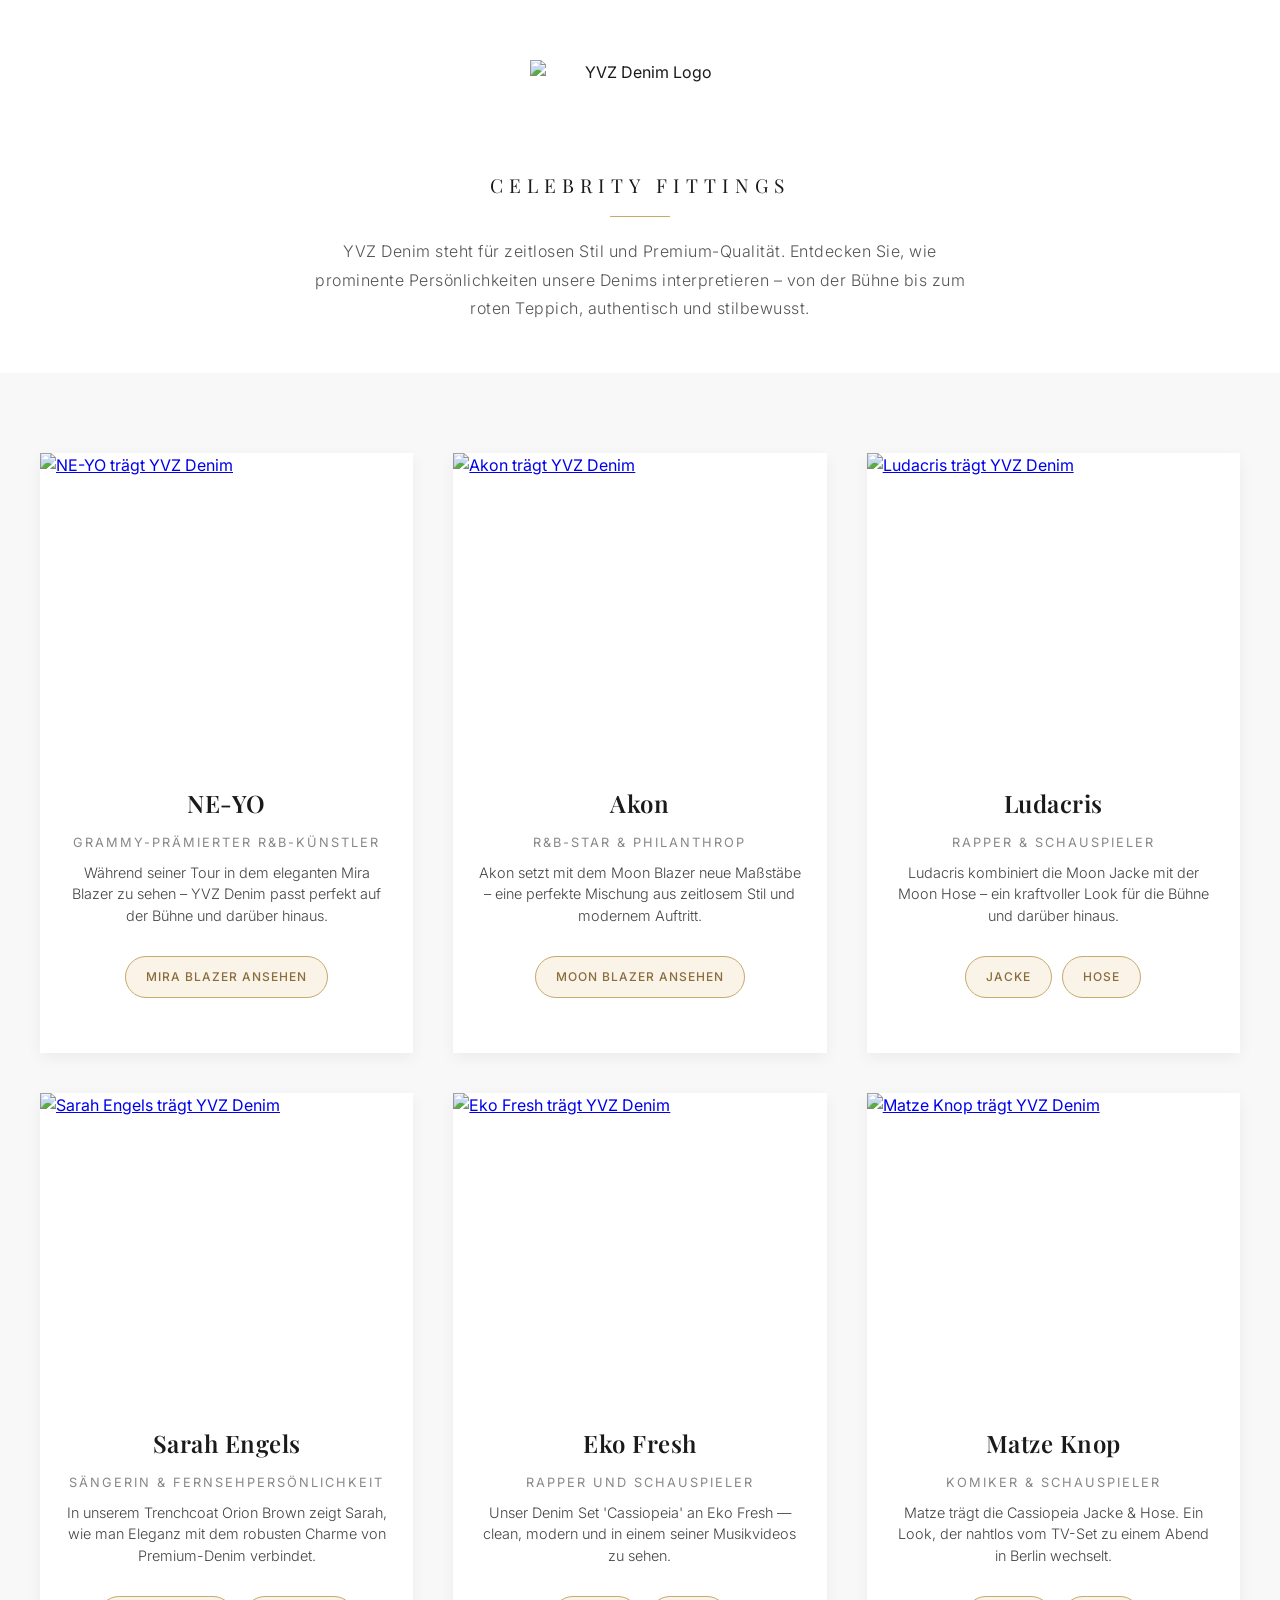
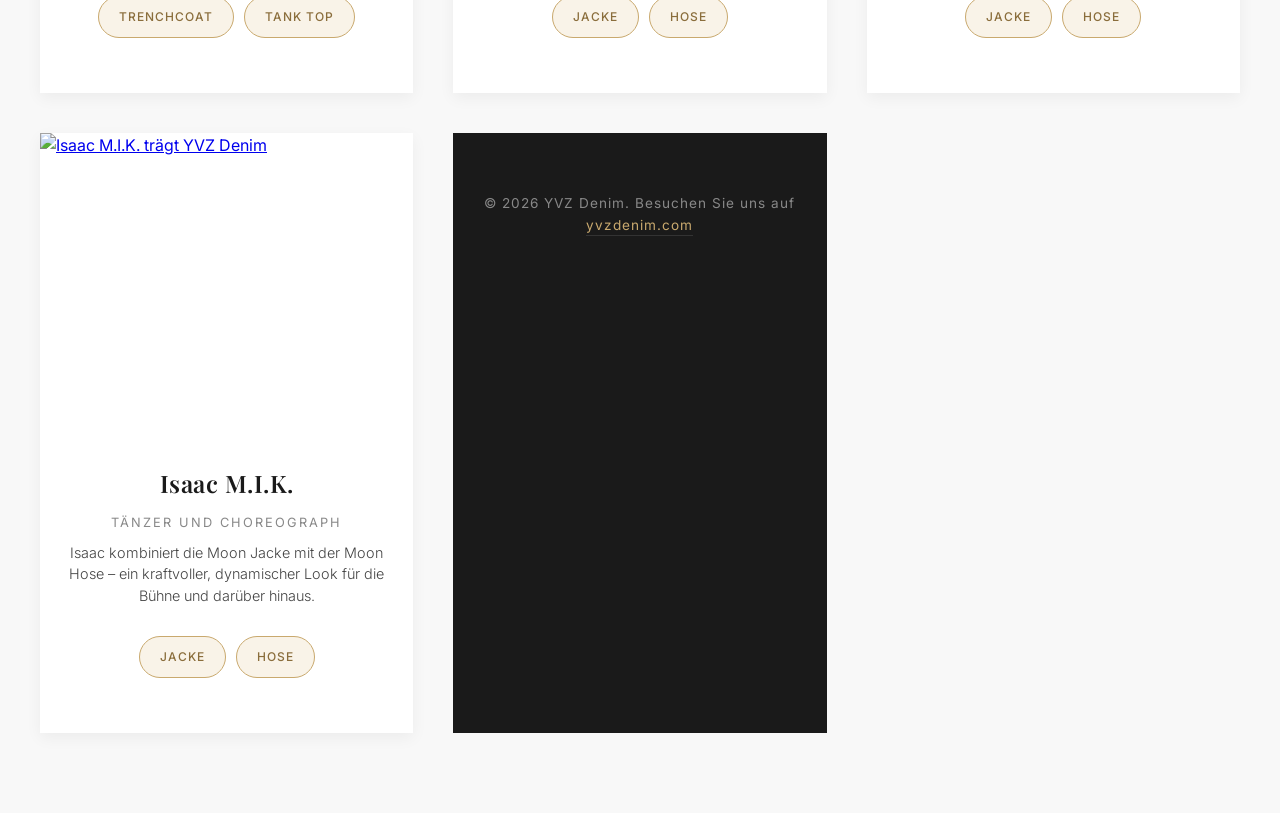
==== commit a0ef0a06: "Update index.html" ====
--- a/index.html
+++ b/index.html
@@ -379,7 +379,7 @@
 
 <header>
     <div class="header-logo">
-        <img data-twic-src="image:sb/logo.png?v=1" data-twic-transform="*/quality=90" src="https://yvzdenim.twic.pics/sb/logo.png" width="220" height="80" alt="YVZ Denim Logo" class="logo-img">
+        <img data-twic-src="image:web/logo.png" data-twic-transform="*/quality=90" src="https://yvzdenim.twic.pics/web/logo.png" width="220" height="80" alt="YVZ Denim Logo" class="logo-img">
     </div>
     <h2>Celebrity Fittings</h2>
     <div class="divider"></div>
@@ -392,7 +392,7 @@
         <div class="card">
             <div class="card-image">
                 <a href="https://yvzdenim.com/products/mira-blazer?tag=">
-                    <img data-twic-src="image:sb/neyo.jpg?v=1" data-twic-transform="*/quality=88/focus=auto" src="https://yvzdenim.twic.pics/sb/neyo.jpg" width="400" alt="NE-YO trägt YVZ Denim" loading="eager">
+                    <img data-twic-src="image:web/neyo.jpg" data-twic-transform="*/quality=88/focus=auto" src="https://yvzdenim.twic.pics/web/neyo.jpg" width="400" alt="NE-YO trägt YVZ Denim" loading="eager">
                 </a>
             </div>
             <div class="card-content">
@@ -409,7 +409,7 @@
         <div class="card">
             <div class="card-image">
                 <a href="https://yvzdenim.com/products/moon-blazer?tag=">
-                    <img data-twic-src="image:sb/akon.JPG?v=1" data-twic-transform="*/quality=88/focus=auto" src="https://yvzdenim.twic.pics/sb/akon.JPG" width="400" alt="Akon trägt YVZ Denim" loading="eager">
+                    <img data-twic-src="image:web/akon.JPG" data-twic-transform="*/quality=88/focus=auto" src="https://yvzdenim.twic.pics/web/akon.JPG" width="400" alt="Akon trägt YVZ Denim" loading="eager">
                 </a>
             </div>
             <div class="card-content">
@@ -426,7 +426,7 @@
         <div class="card">
             <div class="card-image">
                 <a href="https://yvzdenim.com/products/moon-jacket?tag=Men">
-                    <img data-twic-src="image:sb/ludacris.jpeg?v=1" data-twic-transform="*/quality=88/focus=auto" src="https://yvzdenim.twic.pics/sb/ludacris.jpeg" width="400" alt="Ludacris trägt YVZ Denim" loading="eager">
+                    <img data-twic-src="image:web/ludacris.jpeg" data-twic-transform="*/quality=88/focus=auto" src="https://yvzdenim.twic.pics/web/ludacris.jpeg" width="400" alt="Ludacris trägt YVZ Denim" loading="eager">
                 </a>
             </div>
             <div class="card-content">
@@ -444,7 +444,7 @@
         <div class="card">
             <div class="card-image">
                 <a href="https://yvzdenim.com/products/trenchcoat-orion-brown?tag=Women">
-                    <img data-twic-src="image:sb/sarah-engels.jpg?v=1" data-twic-transform="*/quality=88/focus=auto" src="https://yvzdenim.twic.pics/sb/sarah-engels.jpg" width="400" alt="Sarah Engels trägt YVZ Denim" loading="eager">
+                    <img data-twic-src="image:web/sarah-engels.jpg" data-twic-transform="*/quality=88/focus=auto" src="https://yvzdenim.twic.pics/web/sarah-engels.jpg" width="400" alt="Sarah Engels trägt YVZ Denim" loading="eager">
                 </a>
             </div>
             <div class="card-content">
@@ -462,7 +462,7 @@
         <div class="card">
             <div class="card-image">
                 <a href="https://yvzdenim.com/products/cassiopeia-jacket-black?tag=Men">
-                    <img data-twic-src="image:sb/eko-fresh.jpg?v=1" data-twic-transform="*/quality=88/focus=auto" src="https://yvzdenim.twic.pics/sb/eko-fresh.jpg" width="400" alt="Eko Fresh trägt YVZ Denim">
+                    <img data-twic-src="image:web/eko-fresh.jpg" data-twic-transform="*/quality=88/focus=auto" src="https://yvzdenim.twic.pics/web/eko-fresh.jpg" width="400" alt="Eko Fresh trägt YVZ Denim">
                 </a>
             </div>
             <div class="card-content">
@@ -480,7 +480,7 @@
         <div class="card">
             <div class="card-image">
                 <a href="https://yvzdenim.com/products/cassiopeia-jacket-blue?tag=Men">
-                    <img data-twic-src="image:sb/matze-knop.jpg?v=1" data-twic-transform="*/quality=88/focus=auto" src="https://yvzdenim.twic.pics/sb/matze-knop.jpg" width="400" alt="Matze Knop trägt YVZ Denim">
+                    <img data-twic-src="image:web/matze-knop.jpg" data-twic-transform="*/quality=88/focus=auto" src="https://yvzdenim.twic.pics/web/matze-knop.jpg" width="400" alt="Matze Knop trägt YVZ Denim">
                 </a>
             </div>
             <div class="card-content">
@@ -498,7 +498,7 @@
         <div class="card">
             <div class="card-image">
                 <a href="https://yvzdenim.com/products/moon-jacket?tag=Men">
-                    <img data-twic-src="image:sb/isaac-mik.jpg?v=1" data-twic-transform="*/quality=88/focus=auto" src="https://yvzdenim.twic.pics/sb/isaac-mik.jpg" width="400" alt="Isaac M.I.K. trägt YVZ Denim" loading="eager">
+                    <img data-twic-src="image:web/isaac-mik.jpg" data-twic-transform="*/quality=88/focus=auto" src="https://yvzdenim.twic.pics/web/isaac-mik.jpg" width="400" alt="Isaac M.I.K. trägt YVZ Denim" loading="eager">
                 </a>
             </div>
             <div class="card-content">
@@ -511,43 +511,6 @@
                 </div>
             </div>
         </div>
-
-        <!-- Card 8: DSDS Top 10 -->
-        <div class="card">
-            <div class="card-image">
-                <a href="https://yvzdenim.com/products/mira-jacket?tag=Men">
-                    <img data-twic-src="image:sb/dsds-candidate.jpg?v=1" data-twic-transform="*/quality=88/focus=auto" src="https://yvzdenim.twic.pics/sb/dsds-candidate.jpg" width="400" alt="DSDS Kandidat trägt YVZ Denim">
-                </a>
-            </div>
-            <div class="card-content">
-                <h3>DSDS Top 10 Kandidat</h3>
-                <div class="role">aufstrebender Star</div>
-                <p>Die Mira Jacke & Mira Hose waren die Outfit-Wahl für die große Bühne – zeigt jugendliche Energie und Stil.</p>
-                <div class="btn-group">
-                    <a href="https://yvzdenim.com/products/mira-jacket?tag=Men" class="btn"><span>Jacke</span></a>
-                    <a href="https://yvzdenim.com/products/mira?tag=Men" class="btn"><span>Hose</span></a>
-                </div>
-            </div>
-        </div>
-
-        <!-- Card 9: Group Shot -->
-        <div class="card">
-            <div class="card-image">
-                <a href="https://yvzdenim.com/products/mira-set?tag=Men">
-                    <img data-twic-src="image:sb/group-shot.jpg?v=1" data-twic-transform="*/quality=88/focus=auto" src="https://yvzdenim.twic.pics/sb/group-shot.jpg" width="400" alt="Gruppe trägt YVZ Denim">
-                </a>
-            </div>
-            <div class="card-content">
-                <h3>Matze Knop, Isabella Luna & Mo Idrissou</h3>
-                <div class="role">Das Power-Trio</div>
-                <p>Gemeinsam im Mira Set zu sehen. Dieses Bild fängt die Essenz von YVZ Denim ein: vielseitig, modern und mühelos cool.</p>
-                <div class="btn-group">
-                    <a href="https://yvzdenim.com/products/mira-set?tag=Men" class="btn"><span>Mira Set ansehen</span></a>
-                </div>
-            </div>
-        </div>
-    </div>
-</main>
 
 <footer>
     <p>© 2026 YVZ Denim. Besuchen Sie uns auf <a href="https://yvzdenim.com">yvzdenim.com</a></p>
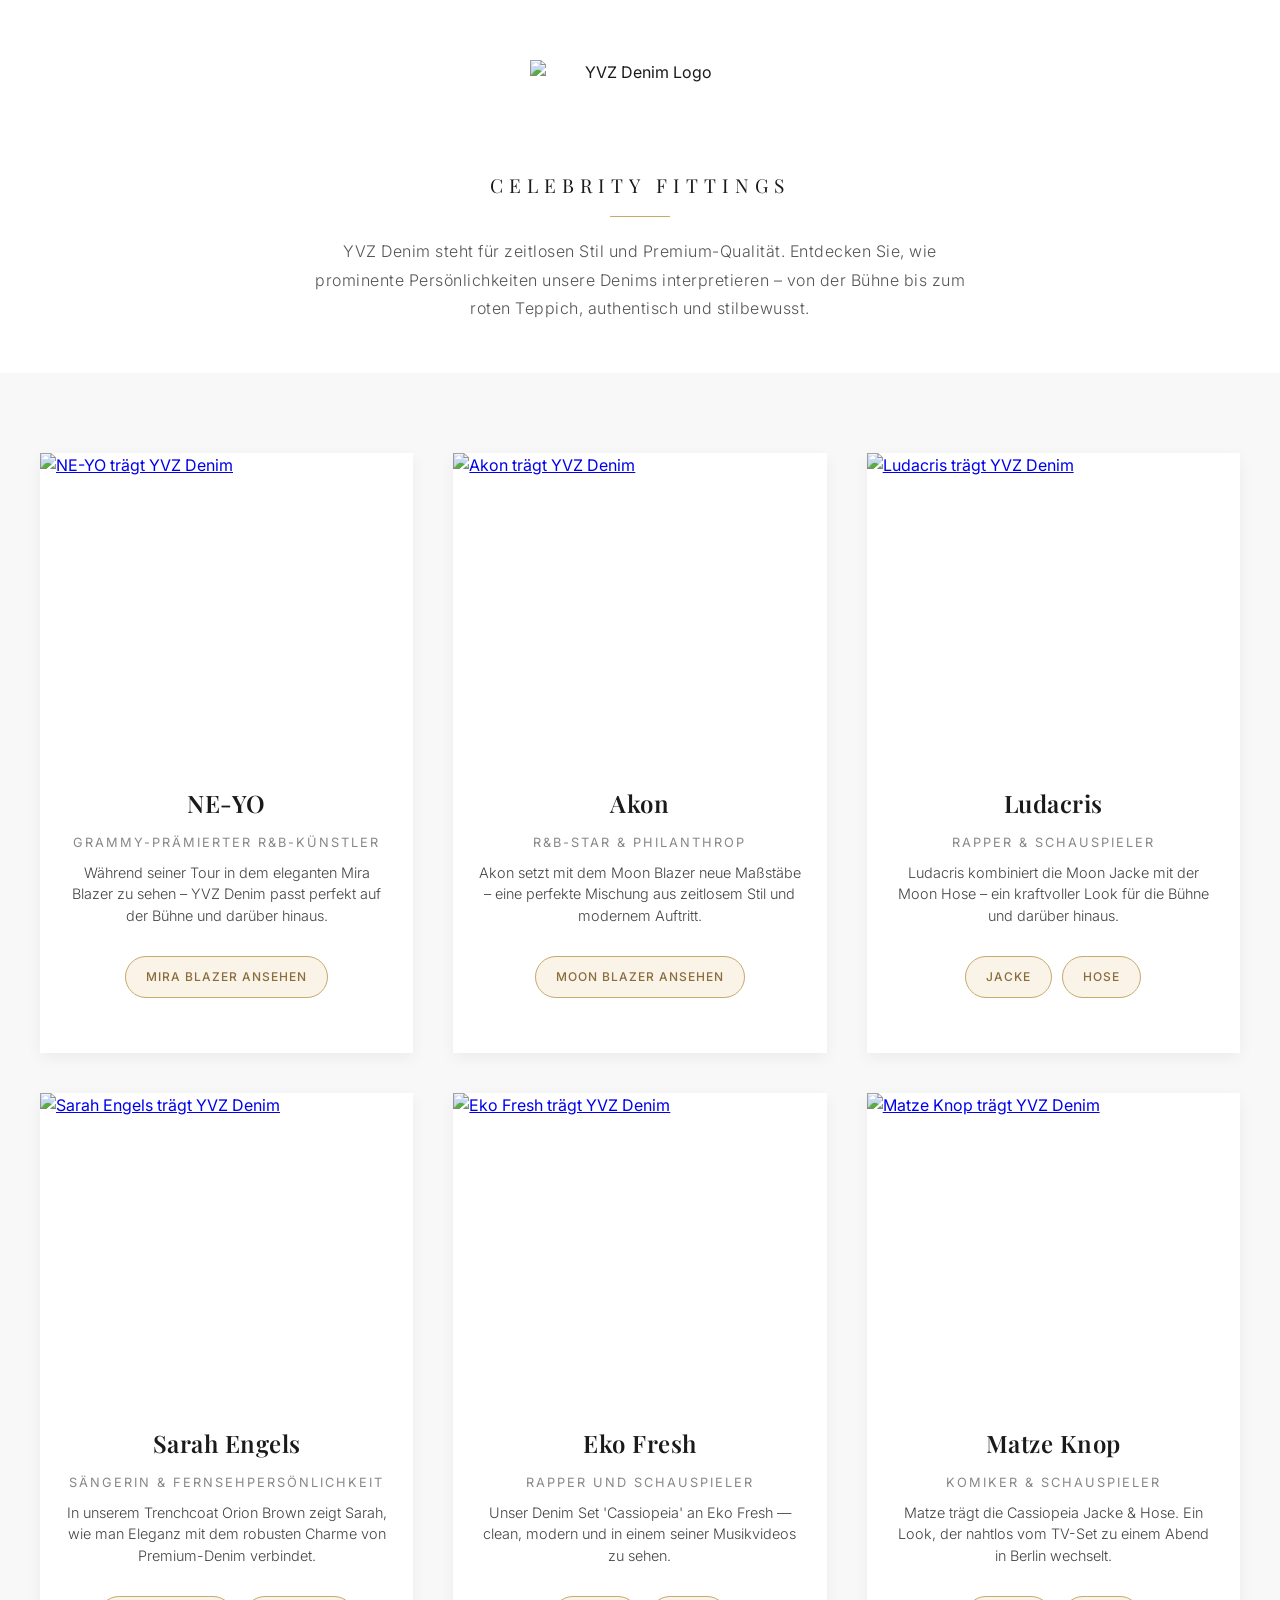
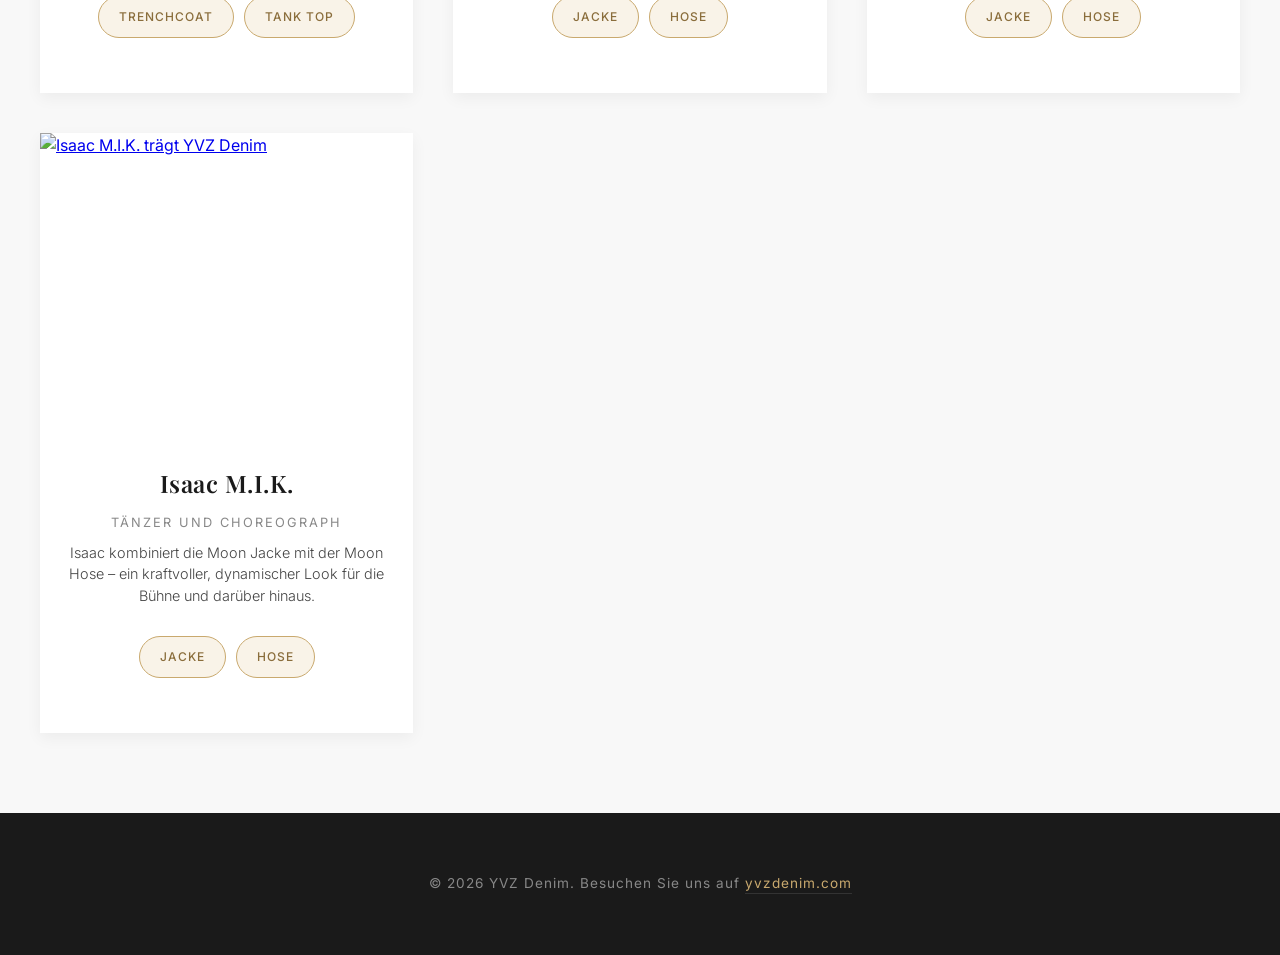
==== commit 2b790a4d: "Update index.html" ====
--- a/index.html
+++ b/index.html
@@ -511,6 +511,8 @@
                 </div>
             </div>
         </div>
+    </div>
+</main>
 
 <footer>
     <p>© 2026 YVZ Denim. Besuchen Sie uns auf <a href="https://yvzdenim.com">yvzdenim.com</a></p>
